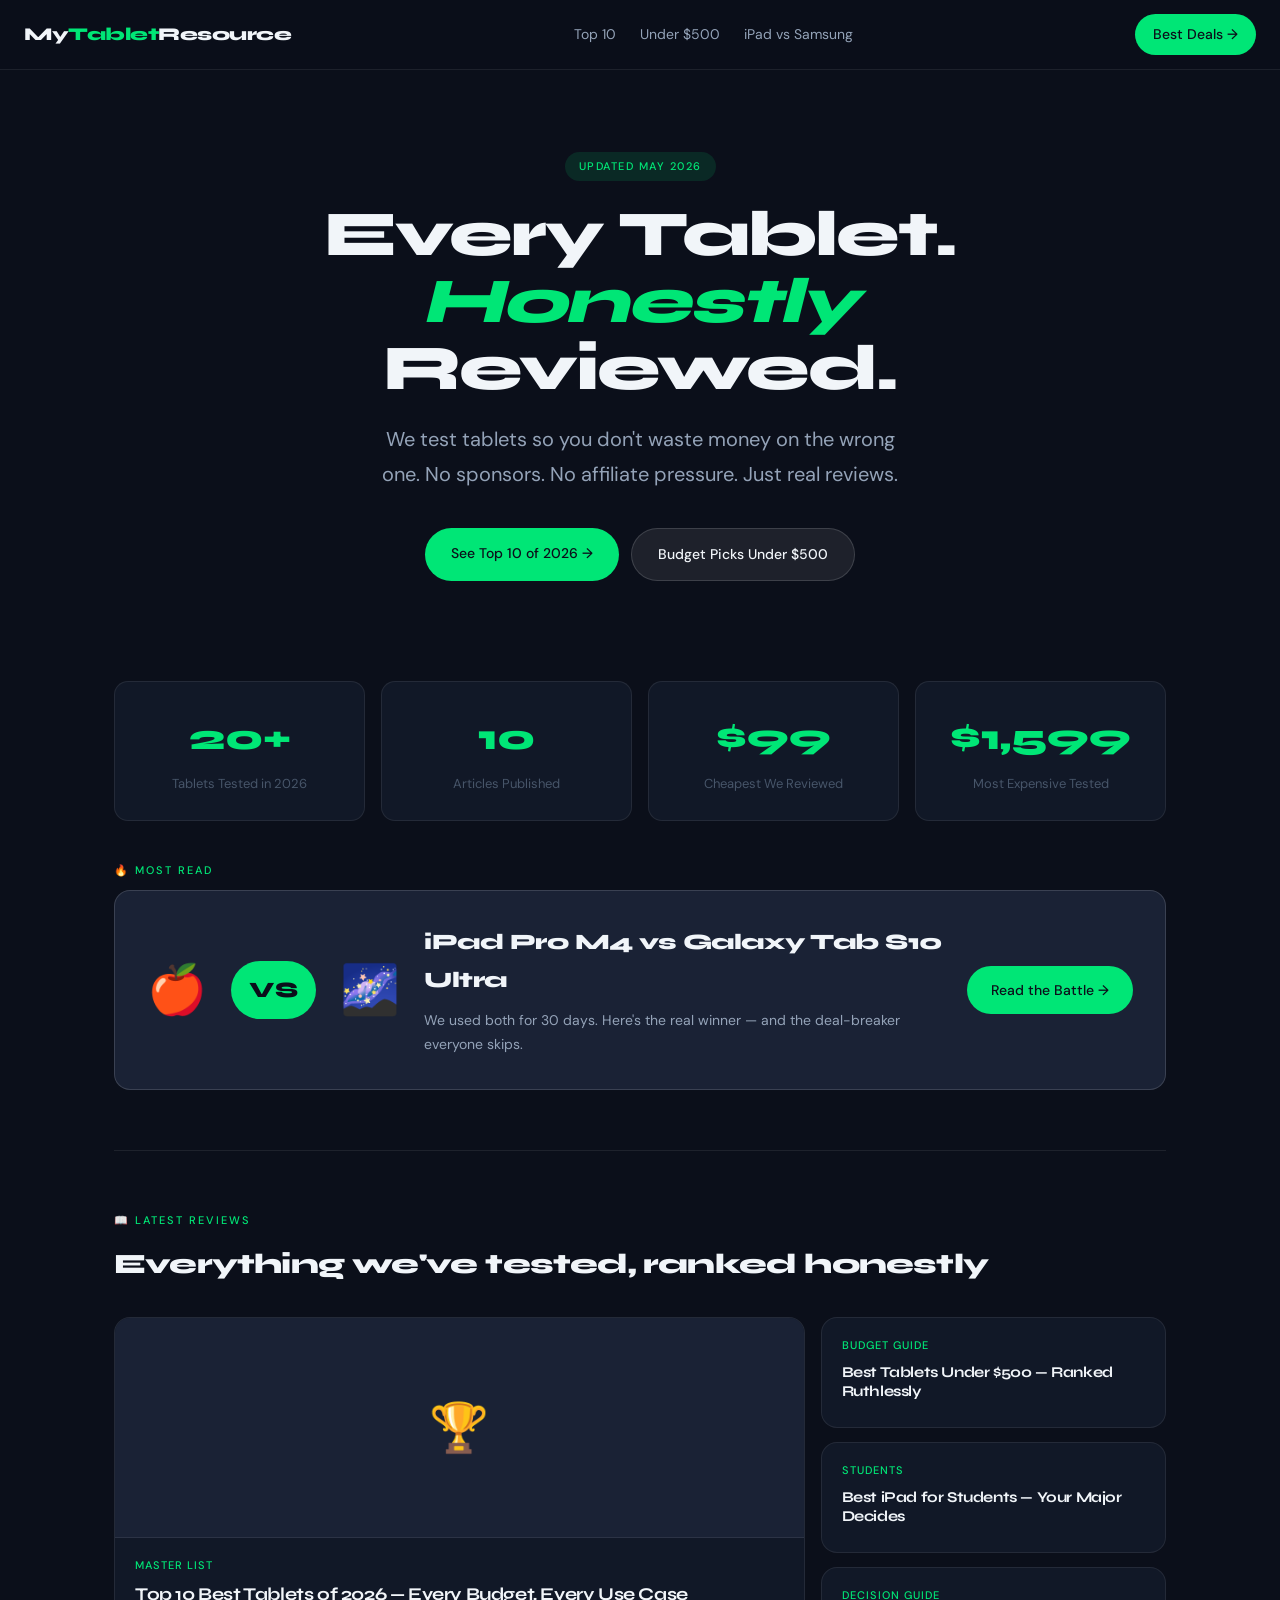
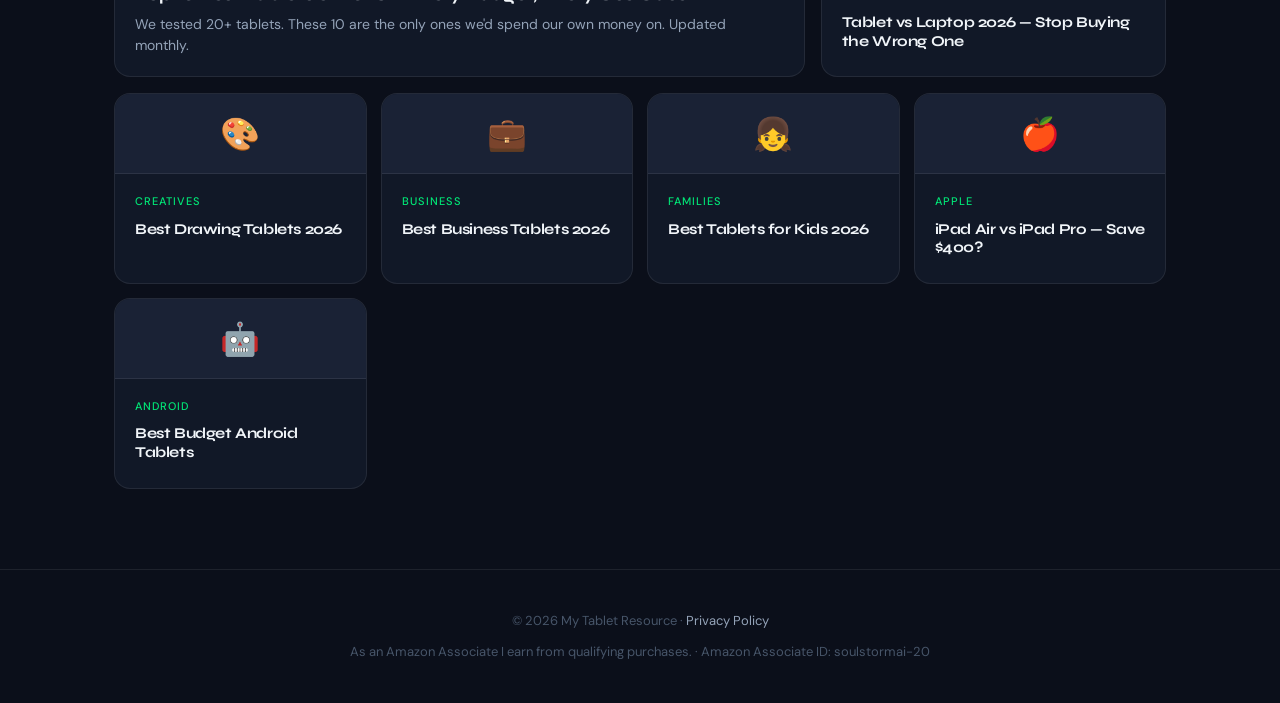
==== index.html @ 88533ba2 "Initial deploy - mytabletresource.com" ====
<!DOCTYPE html>
<html lang="en">
<head>
<meta charset="UTF-8"><meta name="viewport" content="width=device-width, initial-scale=1.0">
<title>My Tablet Resource — Every Tablet, Honestly Reviewed</title>
<meta name="description" content="Real tablet reviews with no sponsored fluff. Tech tablets, drawing tablets, kids tablets, budget picks. Find exactly what you need.">
<link rel="canonical" href="https://mytabletresource.com">
<meta property="og:title" content="My Tablet Resource — Every Tablet, Honestly Reviewed">
<meta property="og:description" content="Real reviews. No sponsors. Every tablet type covered.">
<meta property="og:url" content="https://mytabletresource.com">
<script async src="https://www.googletagmanager.com/gtag/js?id=G-RF30DV7CY0"></script>
<script>window.dataLayer=window.dataLayer||[];function gtag(){dataLayer.push(arguments);}gtag('js',new Date());gtag('config','G-RF30DV7CY0');</script>
<script async src="https://pagead2.googlesyndication.com/pagead/js/adsbygoogle.js?client=ca-pub-3424397100313583" crossorigin="anonymous"></script>
<link rel="stylesheet" href="shared.css">
<style>
.hp-hero { max-width: 900px; margin: 0 auto; padding: 80px 24px 60px; text-align: center; }
.hp-hero h1 { font-family: var(--font-display); font-weight: 800; font-size: clamp(36px, 6vw, 64px); line-height: 1.05; letter-spacing: -2px; margin-bottom: 20px; }
.hp-hero h1 em { font-style: italic; color: var(--green); }
.hp-hero p { font-size: 20px; color: var(--text2); max-width: 540px; margin: 0 auto 36px; }
.hero-btns { display: flex; gap: 12px; justify-content: center; flex-wrap: wrap; }
.hp-section { max-width: 1100px; margin: 0 auto; padding: 0 24px 80px; }
.section-label { font-size: 11px; font-weight: 500; letter-spacing: 2px; text-transform: uppercase; color: var(--green); margin-bottom: 10px; }
.section-title { font-family: var(--font-display); font-weight: 800; font-size: 28px; letter-spacing: -0.8px; margin-bottom: 28px; }
.featured-grid { display: grid; grid-template-columns: 2fr 1fr; gap: 16px; margin-bottom: 16px; }
.featured-card { background: var(--bg2); border: 1px solid var(--border); border-radius: 16px; overflow: hidden; text-decoration: none; color: var(--text); display: block; transition: transform 0.2s, border-color 0.2s; }
.featured-card:hover { transform: translateY(-4px); border-color: var(--border2); }
.featured-card.big .card-img-hp { height: 220px; }
.card-img-hp { height: 140px; background: var(--bg3); display: flex; align-items: center; justify-content: center; font-size: 48px; border-bottom: 1px solid var(--border); }
.card-body-hp { padding: 18px 20px; }
.card-tag-hp { font-size: 11px; font-weight: 500; letter-spacing: 1px; text-transform: uppercase; color: var(--green); margin-bottom: 8px; }
.card-title-hp { font-family: var(--font-display); font-weight: 700; font-size: 18px; line-height: 1.25; letter-spacing: -0.4px; margin-bottom: 8px; }
.card-title-hp.sm { font-size: 15px; }
.card-desc { font-size: 14px; color: var(--text2); line-height: 1.5; }
.grid-4 { display: grid; grid-template-columns: repeat(auto-fill, minmax(200px, 1fr)); gap: 14px; }
.battle-card { background: var(--bg3); border: 1px solid var(--border2); border-radius: 16px; padding: 32px; display: flex; align-items: center; gap: 24px; text-decoration: none; color: var(--text); transition: transform 0.2s; flex-wrap: wrap; }
.battle-card:hover { transform: translateY(-3px); }
.vs-badge { background: var(--green); color: var(--bg); font-family: var(--font-display); font-weight: 800; font-size: 22px; padding: 10px 18px; border-radius: 100px; flex-shrink: 0; }
.battle-info { flex: 1; min-width: 200px; }
.battle-title { font-family: var(--font-display); font-weight: 800; font-size: 22px; letter-spacing: -0.5px; margin-bottom: 8px; }
.battle-sub { font-size: 14px; color: var(--text2); }
.battle-cta { background: var(--green); color: var(--bg); padding: 12px 24px; border-radius: 100px; font-weight: 500; font-size: 14px; flex-shrink: 0; }
.divider { border: none; border-top: 1px solid var(--border); margin: 60px 0; }
.stats-row { display: grid; grid-template-columns: repeat(auto-fit, minmax(140px, 1fr)); gap: 16px; margin: 40px 0; }
.stat-card { text-align: center; padding: 24px 16px; background: var(--bg2); border-radius: 14px; border: 1px solid var(--border); }
.stat-num { font-family: var(--font-display); font-weight: 800; font-size: 36px; color: var(--green); margin-bottom: 4px; }
.stat-label { font-size: 13px; color: var(--text3); }
.footer { border-top: 1px solid var(--border); padding: 40px 24px; text-align: center; color: var(--text3); font-size: 13px; }
.footer a { color: var(--text2); text-decoration: none; }
@media (max-width: 680px) { .featured-grid { grid-template-columns: 1fr; } }
</style>
</head>
<body>
<nav class="site-nav">
  <a href="index.html" class="site-logo">My<span>Tablet</span>Resource</a>
  <div class="nav-links">
    <a href="best-tablets-2026.html">Top 10</a>
    <a href="best-tablets-under-500.html">Under $500</a>
    <a href="ipad-vs-samsung.html">iPad vs Samsung</a>
  </div>
  <a href="https://amzn.to/4spfKht" class="nav-cta" onclick="trackAffiliate('nav','nav')">Best Deals →</a>
</nav>
<div class="hp-hero fade">
  <span class="pill">Updated May 2026</span>
  <h1>Every Tablet. <em>Honestly</em> Reviewed.</h1>
  <p>We test tablets so you don't waste money on the wrong one. No sponsors. No affiliate pressure. Just real reviews.</p>
  <div class="hero-btns">
    <a href="best-tablets-2026.html" class="btn-primary" onclick="trackAffiliate('hero-top10','hero')">See Top 10 of 2026 →</a>
    <a href="best-tablets-under-500.html" class="btn-ghost">Budget Picks Under $500</a>
  </div>
</div>
<div class="hp-section">
  <div class="stats-row fade">
    <div class="stat-card"><div class="stat-num">20+</div><div class="stat-label">Tablets Tested in 2026</div></div>
    <div class="stat-card"><div class="stat-num">10</div><div class="stat-label">Articles Published</div></div>
    <div class="stat-card"><div class="stat-num">$99</div><div class="stat-label">Cheapest We Reviewed</div></div>
    <div class="stat-card"><div class="stat-num">$1,599</div><div class="stat-label">Most Expensive Tested</div></div>
  </div>
  <div class="section-label">🔥 Most Read</div>
  <a href="ipad-vs-samsung.html" class="battle-card fade" onclick="trackAffiliate('battle-banner','home')">
    <div style="font-size:48px">🍎</div>
    <div class="vs-badge">VS</div>
    <div style="font-size:48px">🌌</div>
    <div class="battle-info">
      <div class="battle-title">iPad Pro M4 vs Galaxy Tab S10 Ultra</div>
      <div class="battle-sub">We used both for 30 days. Here's the real winner — and the deal-breaker everyone skips.</div>
    </div>
    <div class="battle-cta">Read the Battle →</div>
  </a>
  <hr class="divider">
  <div class="section-label">📖 Latest Reviews</div>
  <p class="section-title">Everything we've tested, ranked honestly</p>
  <div class="featured-grid fade">
    <a href="best-tablets-2026.html" class="featured-card big">
      <div class="card-img-hp">🏆</div>
      <div class="card-body-hp">
        <div class="card-tag-hp">Master List</div>
        <div class="card-title-hp">Top 10 Best Tablets of 2026 — Every Budget, Every Use Case</div>
        <div class="card-desc">We tested 20+ tablets. These 10 are the only ones we'd spend our own money on. Updated monthly.</div>
      </div>
    </a>
    <div style="display:flex;flex-direction:column;gap:14px;">
      <a href="best-tablets-under-500.html" class="featured-card"><div class="card-body-hp"><div class="card-tag-hp">Budget Guide</div><div class="card-title-hp sm">Best Tablets Under $500 — Ranked Ruthlessly</div></div></a>
      <a href="ipad-for-students.html" class="featured-card"><div class="card-body-hp"><div class="card-tag-hp">Students</div><div class="card-title-hp sm">Best iPad for Students — Your Major Decides</div></div></a>
      <a href="tablet-vs-laptop.html" class="featured-card"><div class="card-body-hp"><div class="card-tag-hp">Decision Guide</div><div class="card-title-hp sm">Tablet vs Laptop 2026 — Stop Buying the Wrong One</div></div></a>
    </div>
  </div>
  <div class="grid-4 fade" style="margin-top:14px;">
    <a href="best-drawing-tablets.html" class="featured-card"><div class="card-img-hp" style="height:80px;font-size:32px">🎨</div><div class="card-body-hp"><div class="card-tag-hp">Creatives</div><div class="card-title-hp sm">Best Drawing Tablets 2026</div></div></a>
    <a href="best-business-tablets.html" class="featured-card"><div class="card-img-hp" style="height:80px;font-size:32px">💼</div><div class="card-body-hp"><div class="card-tag-hp">Business</div><div class="card-title-hp sm">Best Business Tablets 2026</div></div></a>
    <a href="best-tablets-for-kids.html" class="featured-card"><div class="card-img-hp" style="height:80px;font-size:32px">👧</div><div class="card-body-hp"><div class="card-tag-hp">Families</div><div class="card-title-hp sm">Best Tablets for Kids 2026</div></div></a>
    <a href="ipad-air-vs-ipad-pro.html" class="featured-card"><div class="card-img-hp" style="height:80px;font-size:32px">🍎</div><div class="card-body-hp"><div class="card-tag-hp">Apple</div><div class="card-title-hp sm">iPad Air vs iPad Pro — Save $400?</div></div></a>
    <a href="best-budget-android-tablets.html" class="featured-card"><div class="card-img-hp" style="height:80px;font-size:32px">🤖</div><div class="card-body-hp"><div class="card-tag-hp">Android</div><div class="card-title-hp sm">Best Budget Android Tablets</div></div></a>
  </div>
</div>
<footer class="footer">
  <p style="margin-bottom:8px;">© 2026 My Tablet Resource · <a href="#">Privacy Policy</a></p>
  <p>As an Amazon Associate I earn from qualifying purchases. · Amazon Associate ID: soulstormai-20</p>
</footer>
<script src="shared.js"></script>
</body>
</html>
---- shared.css ----
/* ============================================
   MY TABLET RESOURCE — SHARED DESIGN SYSTEM
   Dark editorial. Premium. Scroll-trap ready.
   ============================================ */

@import url('https://fonts.googleapis.com/css2?family=Syne:wght@700;800&family=DM+Sans:ital,opsz,wght@0,9..40,400;0,9..40,500;1,9..40,400&display=swap');

:root {
  /* Core palette */
  --bg:        #0b0f1a;
  --bg2:       #111827;
  --bg3:       #1a2235;
  --surface:   rgba(255,255,255,0.04);
  --surface2:  rgba(255,255,255,0.08);
  --border:    rgba(255,255,255,0.08);
  --border2:   rgba(255,255,255,0.14);

  /* Accent */
  --green:     #00e676;
  --green-dim: rgba(0,230,118,0.12);
  --orange:    #ff6d3b;
  --purple:    #818cf8;

  /* Text */
  --text:      #f1f5f9;
  --text2:     #94a3b8;
  --text3:     #475569;

  /* Typography */
  --font-display: 'Syne', sans-serif;
  --font-body:    'DM Sans', sans-serif;

  /* Layout */
  --max:    780px;
  --radius: 14px;
}

*, *::before, *::after { margin:0; padding:0; box-sizing:border-box; }

html { scroll-behavior: smooth; }

body {
  font-family: var(--font-body);
  background: var(--bg);
  color: var(--text);
  font-size: 17px;
  line-height: 1.75;
  -webkit-font-smoothing: antialiased;
}

/* ── PROGRESS BAR ── */
#progress-bar {
  position: fixed; top:0; left:0;
  height: 2px; width: 0%;
  background: var(--green);
  z-index: 1000;
  transition: width 0.1s linear;
}

/* ── NAV ── */
.site-nav {
  position: sticky; top:0;
  background: rgba(11,15,26,0.9);
  backdrop-filter: blur(16px);
  border-bottom: 1px solid var(--border);
  padding: 14px 24px;
  display: flex; justify-content: space-between; align-items: center;
  z-index: 999;
}

.site-logo {
  font-family: var(--font-display);
  font-weight: 800; font-size: 18px;
  color: var(--text); text-decoration: none;
  letter-spacing: -0.5px;
}
.site-logo span { color: var(--green); }

.nav-links { display: flex; gap: 24px; }
.nav-links a {
  font-size: 14px; color: var(--text2);
  text-decoration: none;
  transition: color 0.15s;
}
.nav-links a:hover { color: var(--green); }

.nav-cta {
  background: var(--green); color: var(--bg);
  padding: 8px 18px; border-radius: 100px;
  font-size: 14px; font-weight: 500;
  text-decoration: none;
  transition: transform 0.15s, filter 0.15s;
}
.nav-cta:hover { transform: scale(1.03); filter: brightness(1.08); }

/* ── HERO ── */
.article-hero {
  max-width: var(--max);
  margin: 0 auto;
  padding: 60px 24px 40px;
}

.pill {
  display: inline-flex; align-items: center; gap: 6px;
  background: var(--green-dim);
  color: var(--green);
  font-size: 11px; font-weight: 500;
  letter-spacing: 1.5px; text-transform: uppercase;
  padding: 5px 14px; border-radius: 100px;
  margin-bottom: 20px;
}

.article-hero h1 {
  font-family: var(--font-display);
  font-weight: 800;
  font-size: clamp(30px, 5vw, 50px);
  line-height: 1.1; letter-spacing: -1.5px;
  margin-bottom: 18px;
}

.article-hero h1 em { font-style: italic; color: var(--orange); }

.hero-sub {
  font-size: 19px; color: var(--text2);
  max-width: 600px; margin-bottom: 24px;
}

.meta {
  display: flex; align-items: center;
  gap: 14px; font-size: 13px; color: var(--text3);
  flex-wrap: wrap;
}
.meta .dot { opacity: 0.3; }

/* ── CONTENT WRAPPER ── */
.article-body {
  max-width: var(--max);
  margin: 0 auto;
  padding: 0 24px 100px;
}

/* ── TYPOGRAPHY ── */
.article-body h2 {
  font-family: var(--font-display);
  font-weight: 700; font-size: 26px;
  letter-spacing: -0.8px; line-height: 1.2;
  margin: 56px 0 18px;
  color: var(--text);
}

.article-body h3 {
  font-weight: 500; font-size: 19px;
  margin: 36px 0 12px; color: var(--text);
}

.article-body p { margin-bottom: 20px; color: var(--text2); }
.article-body p strong { color: var(--text); font-weight: 500; }

/* ── DISCLOSURE ── */
.disclosure {
  font-size: 13px; color: var(--text3);
  background: var(--surface);
  border: 1px solid var(--border);
  border-radius: var(--radius);
  padding: 14px 18px; margin-bottom: 32px;
}

/* ── VERDICT BOX ── */
.verdict-box {
  background: var(--bg3);
  border: 1px solid var(--border2);
  border-left: 3px solid var(--green);
  border-radius: var(--radius);
  padding: 26px 28px; margin: 32px 0;
}
.verdict-box .vb-label {
  font-size: 11px; font-weight: 500;
  letter-spacing: 2px; text-transform: uppercase;
  color: var(--green); margin-bottom: 8px;
}
.verdict-box h2 {
  font-family: var(--font-display);
  font-weight: 700; font-size: 20px;
  letter-spacing: -0.5px; margin: 0 0 10px !important;
  color: var(--text) !important;
}
.verdict-box p { font-size: 15px; color: var(--text2); margin: 0; }

/* ── SCORE CARDS ── */
.score-grid {
  display: grid; grid-template-columns: 1fr 1fr;
  gap: 12px; margin: 28px 0;
}

.score-card {
  background: var(--bg2);
  border: 1px solid var(--border);
  border-radius: var(--radius);
  padding: 22px; position: relative;
  transition: transform 0.2s, border-color 0.2s;
}
.score-card:hover { transform: translateY(-3px); border-color: var(--border2); }
.score-card.winner { border-color: var(--green); }

.winner-badge {
  position: absolute; top: -10px; right: 14px;
  background: var(--green); color: var(--bg);
  font-size: 10px; font-weight: 700;
  letter-spacing: 1px; text-transform: uppercase;
  padding: 3px 10px; border-radius: 100px;
}

.brand { font-family: var(--font-display); font-weight: 700; font-size: 14px; margin-bottom: 6px; }
.score-num {
  font-family: var(--font-display); font-weight: 800;
  font-size: 48px; line-height: 1; color: var(--text);
  margin-bottom: 2px;
}
.score-label { font-size: 12px; color: var(--text3); }

.bars { margin-top: 16px; }
.bar-row { display: flex; align-items: center; gap: 10px; margin-bottom: 7px; font-size: 12px; }
.bar-lbl { width: 80px; color: var(--text3); flex-shrink: 0; }
.bar-track {
  flex: 1; height: 4px;
  background: var(--surface2); border-radius: 10px; overflow: hidden;
}
.bar-fill {
  height: 100%; border-radius: 10px;
  background: var(--green);
  transform: scaleX(0); transform-origin: left;
  transition: transform 0.9s cubic-bezier(0.22,1,0.36,1);
}
.bar-fill.alt { background: var(--purple); }
.bar-fill.visible { transform: scaleX(1); }

/* ── REAL TALK ── */
.real-talk {
  background: rgba(255,109,59,0.08);
  border-left: 3px solid var(--orange);
  border-radius: 0 var(--radius) var(--radius) 0;
  padding: 18px 22px; margin: 28px 0;
  font-size: 16px; font-style: italic;
  color: var(--text2);
}
.real-talk strong {
  display: block; font-style: normal;
  font-size: 11px; font-weight: 500;
  letter-spacing: 1.5px; text-transform: uppercase;
  color: var(--orange); margin-bottom: 6px;
}

/* ── USER QUOTE ── */
.user-quote {
  background: var(--surface);
  border: 1px solid var(--border);
  border-radius: var(--radius);
  padding: 22px 26px; margin: 24px 0;
}
.user-quote p { font-size: 15px; font-style: italic; color: var(--text2); margin-bottom: 10px; }
.user-quote .reviewer { font-size: 12px; color: var(--text3); font-style: normal; margin: 0; }

/* ── PROS CONS ── */
.pros-cons {
  display: grid; grid-template-columns: 1fr 1fr;
  gap: 12px; margin: 24px 0;
}
.pros, .cons {
  background: var(--bg2);
  border: 1px solid var(--border);
  border-radius: var(--radius);
  padding: 18px 20px;
}
.pros { border-top: 2px solid var(--green); }
.cons { border-top: 2px solid var(--orange); }
.pros h4, .cons h4 {
  font-family: var(--font-display);
  font-weight: 700; font-size: 13px;
  letter-spacing: 1px; text-transform: uppercase;
  margin-bottom: 12px;
}
.pros h4 { color: var(--green); }
.cons h4 { color: var(--orange); }
.pros li, .cons li {
  list-style: none; font-size: 14px;
  padding: 4px 0 4px 18px;
  position: relative; color: var(--text2); line-height: 1.5;
}
.pros li::before { content:'✓'; position:absolute; left:0; color:var(--green); font-weight:700; }
.cons li::before { content:'✗'; position:absolute; left:0; color:var(--orange); }

/* ── COMPARE TABLE ── */
.compare-wrap { overflow-x: auto; margin: 28px 0; }
.compare-table {
  width: 100%; border-collapse: collapse; font-size: 14px;
}
.compare-table th {
  font-family: var(--font-display); font-weight: 700; font-size: 13px;
  padding: 12px 16px; background: var(--bg3); color: var(--text);
  text-align: left; border-bottom: 1px solid var(--border2);
}
.compare-table td {
  padding: 11px 16px; border-bottom: 1px solid var(--border); color: var(--text2);
}
.compare-table tr:nth-child(even) td { background: var(--surface); }
.compare-table .win { color: var(--green); font-weight: 500; }

/* ── BUY BOX ── */
.buy-box {
  background: var(--bg2);
  border: 1px solid var(--border2);
  border-radius: var(--radius);
  padding: 24px; margin: 36px 0;
  display: flex; gap: 20px; align-items: center; flex-wrap: wrap;
}
.buy-info { flex: 1; min-width: 180px; }
.buy-name { font-family: var(--font-display); font-weight: 700; font-size: 17px; margin-bottom: 4px; }
.buy-price { font-size: 26px; font-weight: 700; color: var(--text); }
.buy-note { font-size: 12px; color: var(--text3); }
.buy-btn {
  display: inline-block;
  background: var(--green); color: var(--bg);
  padding: 13px 26px; border-radius: 100px;
  font-weight: 500; font-size: 14px;
  text-decoration: none; white-space: nowrap;
  transition: transform 0.15s, filter 0.15s;
}
.buy-btn:hover { transform: scale(1.04); filter: brightness(1.08); }
.buy-badge { font-size: 11px; color: var(--text3); margin-top: 6px; text-align: center; }

/* ── PERSONA GRID ── */
.persona-grid {
  display: grid;
  grid-template-columns: repeat(auto-fill, minmax(185px, 1fr));
  gap: 12px; margin: 24px 0;
}
.persona-card {
  background: var(--bg2); border: 1px solid var(--border);
  border-radius: var(--radius); padding: 18px;
  transition: border-color 0.2s, transform 0.2s;
}
.persona-card:hover { border-color: var(--green); transform: translateY(-2px); }
.persona-icon { font-size: 26px; margin-bottom: 10px; display: block; }
.persona-type { font-family: var(--font-display); font-weight: 700; font-size: 14px; margin-bottom: 6px; }
.persona-rec { font-size: 13px; color: var(--text3); line-height: 1.5; }

/* ── FINAL VERDICT ── */
.final-verdict {
  background: var(--bg3);
  border: 1px solid var(--border2);
  border-top: 2px solid var(--green);
  border-radius: var(--radius);
  padding: 36px; margin: 48px 0; text-align: center;
}
.fv-label {
  font-size: 11px; font-weight: 500;
  letter-spacing: 2.5px; text-transform: uppercase;
  color: var(--green); margin-bottom: 14px;
}
.final-verdict h2 {
  font-family: var(--font-display); font-weight: 800;
  font-size: clamp(22px, 3.5vw, 34px);
  letter-spacing: -1px; color: var(--text) !important;
  margin: 0 0 14px !important;
}
.final-verdict p { font-size: 15px; color: var(--text2); max-width: 500px; margin: 0 auto 24px; }
.final-btns { display: flex; gap: 12px; justify-content: center; flex-wrap: wrap; }
.btn-primary {
  background: var(--green); color: var(--bg);
  padding: 13px 26px; border-radius: 100px;
  font-weight: 500; font-size: 14px; text-decoration: none;
  transition: transform 0.15s;
}
.btn-primary:hover { transform: scale(1.04); }
.btn-ghost {
  background: var(--surface2); color: var(--text);
  padding: 13px 26px; border-radius: 100px;
  font-weight: 500; font-size: 14px; text-decoration: none;
  border: 1px solid var(--border2);
  transition: background 0.15s;
}
.btn-ghost:hover { background: var(--surface); }

/* ── MORE ARTICLES ── */
.more-section { border-top: 1px solid var(--border); padding-top: 48px; margin-top: 60px; }
.more-section h2 {
  font-family: var(--font-display); font-weight: 800;
  font-size: 22px; letter-spacing: -0.5px; margin-bottom: 20px;
}
.article-cards {
  display: grid;
  grid-template-columns: repeat(auto-fill, minmax(200px, 1fr));
  gap: 14px;
}
.article-card {
  background: var(--bg2); border: 1px solid var(--border);
  border-radius: var(--radius); overflow: hidden;
  text-decoration: none; color: var(--text);
  transition: transform 0.2s, border-color 0.2s;
}
.article-card:hover { transform: translateY(-4px); border-color: var(--border2); }
.card-img {
  height: 100px; background: var(--bg3);
  display: flex; align-items: center;
  justify-content: center; font-size: 32px;
}
.card-body { padding: 14px; }
.card-tag { font-size: 11px; font-weight: 500; letter-spacing: 1px; text-transform: uppercase; color: var(--green); margin-bottom: 6px; }
.card-title { font-family: var(--font-display); font-weight: 700; font-size: 14px; line-height: 1.3; letter-spacing: -0.3px; }

/* ── FADE IN ── */
.fade { opacity:0; transform:translateY(18px); transition: opacity 0.6s ease, transform 0.6s ease; }
.fade.in { opacity:1; transform:translateY(0); }

/* ── RESPONSIVE ── */
@media (max-width: 580px) {
  .score-grid, .pros-cons { grid-template-columns: 1fr; }
  .buy-box { flex-direction: column; }
  .nav-links { display: none; }
}
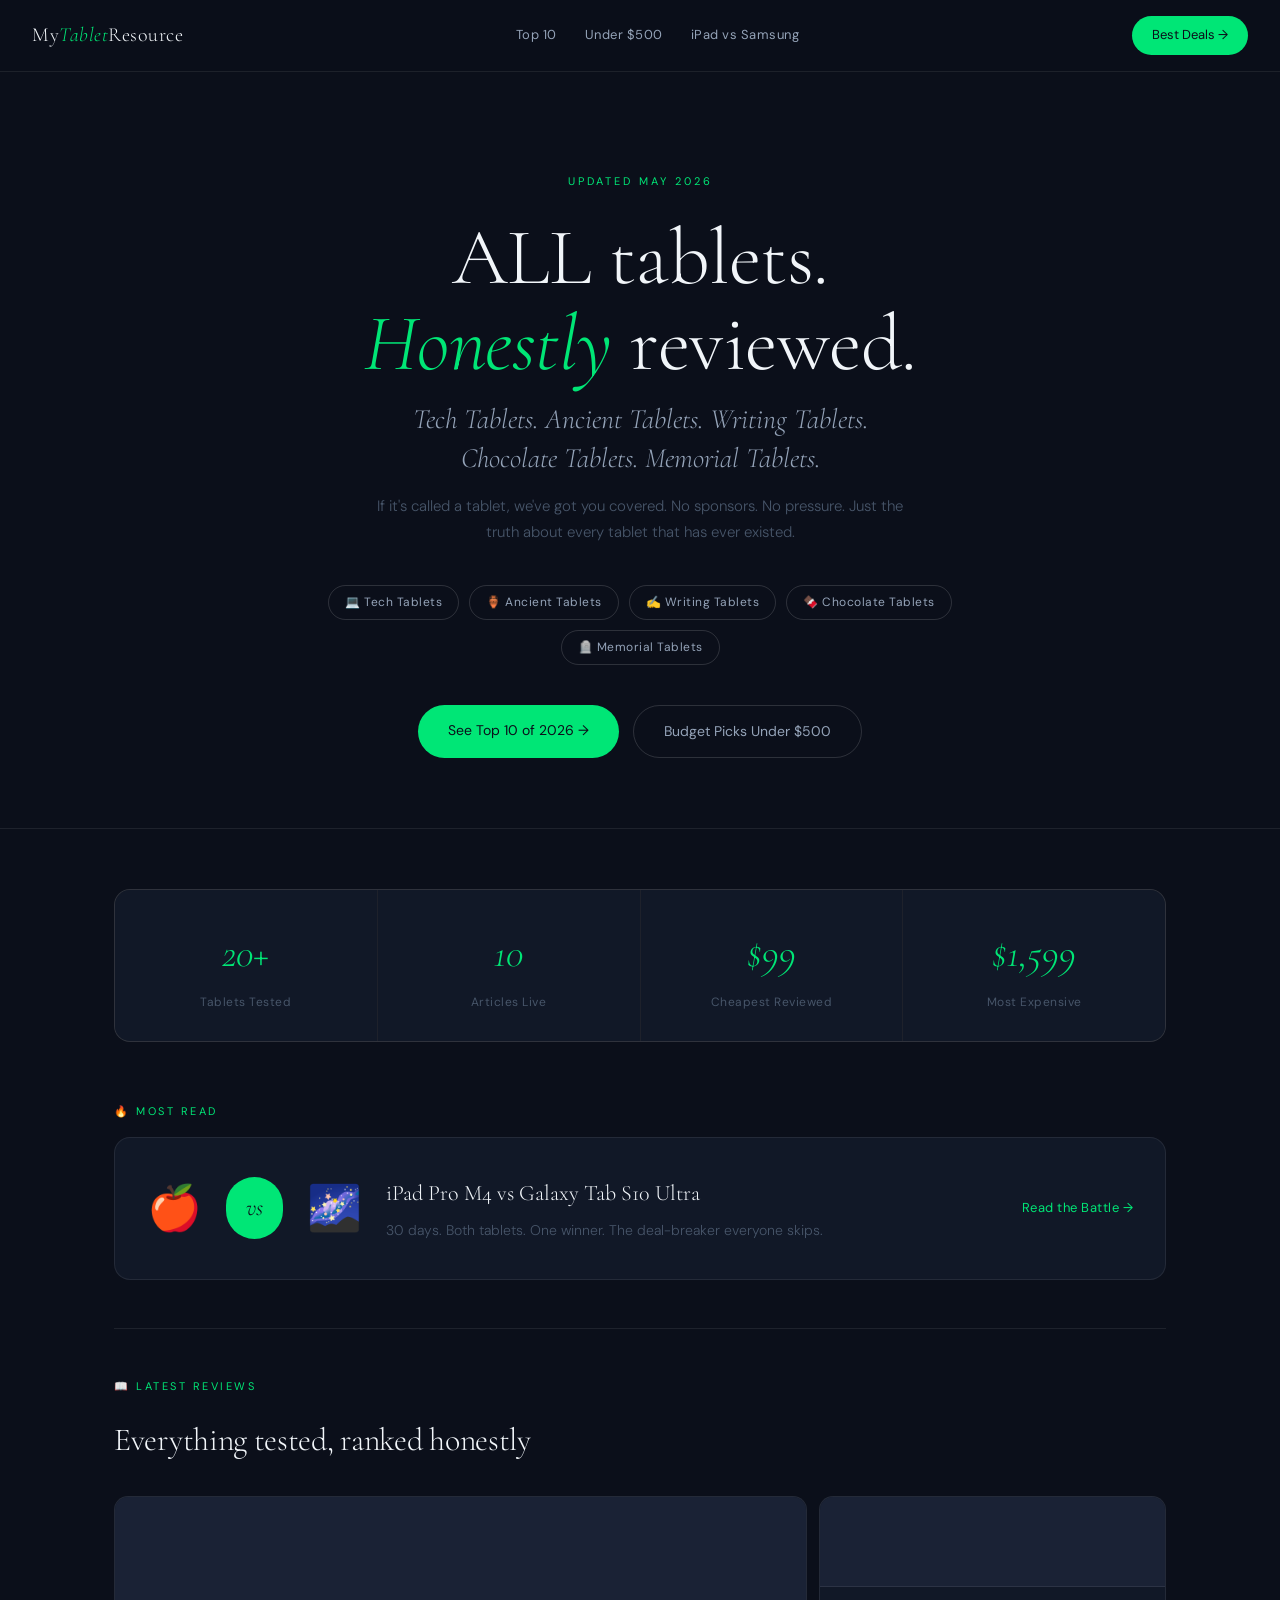
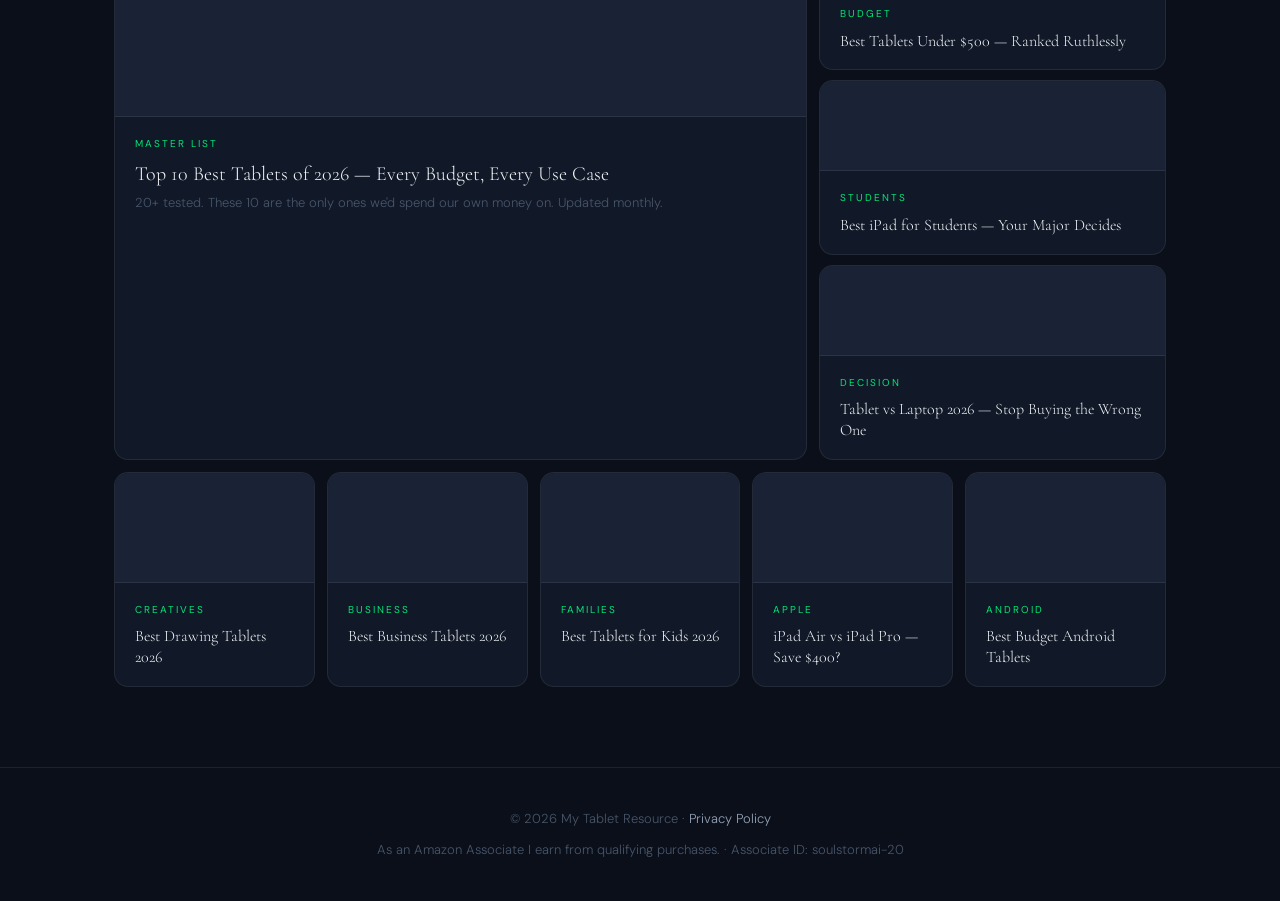
==== commit 962f1c3b: "Update homepage copy - ALL tablets. Honestly reviewed." ====
--- a/index.html
+++ b/index.html
@@ -2,54 +2,89 @@
 <html lang="en">
 <head>
 <meta charset="UTF-8"><meta name="viewport" content="width=device-width, initial-scale=1.0">
-<title>My Tablet Resource — Every Tablet, Honestly Reviewed</title>
-<meta name="description" content="Real tablet reviews with no sponsored fluff. Tech tablets, drawing tablets, kids tablets, budget picks. Find exactly what you need.">
+<title>My Tablet Resource — ALL Tablets. Honestly Reviewed.</title>
+<meta name="description" content="Tech tablets, ancient tablets, writing tablets, chocolate tablets, memorial tablets. If it's called a tablet, we've covered it.">
 <link rel="canonical" href="https://mytabletresource.com">
-<meta property="og:title" content="My Tablet Resource — Every Tablet, Honestly Reviewed">
-<meta property="og:description" content="Real reviews. No sponsors. Every tablet type covered.">
+<meta property="og:title" content="My Tablet Resource — ALL Tablets. Honestly Reviewed.">
+<meta property="og:description" content="ALL tablets. YES, ALL of them.">
 <meta property="og:url" content="https://mytabletresource.com">
-<script async src="https://www.googletagmanager.com/gtag/js?id=G-RF30DV7CY0"></script>
-<script>window.dataLayer=window.dataLayer||[];function gtag(){dataLayer.push(arguments);}gtag('js',new Date());gtag('config','G-RF30DV7CY0');</script>
+<!-- Google tag (gtag.js) -->
+<script async src="https://www.googletagmanager.com/gtag/js?id=G-C2CZXQ4WF2"></script>
+<script>
+  window.dataLayer = window.dataLayer || [];
+  function gtag(){dataLayer.push(arguments);}
+  gtag('js', new Date());
+  gtag('config', 'G-C2CZXQ4WF2');
+</script>
+<!-- Google AdSense -->
 <script async src="https://pagead2.googlesyndication.com/pagead/js/adsbygoogle.js?client=ca-pub-3424397100313583" crossorigin="anonymous"></script>
+<link rel="preconnect" href="https://fonts.googleapis.com">
+<link href="https://fonts.googleapis.com/css2?family=Cormorant+Garamond:ital,wght@0,300;0,400;1,300;1,400&family=DM+Sans:wght@300;400;500&display=swap" rel="stylesheet">
 <link rel="stylesheet" href="shared.css">
 <style>
-.hp-hero { max-width: 900px; margin: 0 auto; padding: 80px 24px 60px; text-align: center; }
-.hp-hero h1 { font-family: var(--font-display); font-weight: 800; font-size: clamp(36px, 6vw, 64px); line-height: 1.05; letter-spacing: -2px; margin-bottom: 20px; }
-.hp-hero h1 em { font-style: italic; color: var(--green); }
-.hp-hero p { font-size: 20px; color: var(--text2); max-width: 540px; margin: 0 auto 36px; }
-.hero-btns { display: flex; gap: 12px; justify-content: center; flex-wrap: wrap; }
-.hp-section { max-width: 1100px; margin: 0 auto; padding: 0 24px 80px; }
-.section-label { font-size: 11px; font-weight: 500; letter-spacing: 2px; text-transform: uppercase; color: var(--green); margin-bottom: 10px; }
-.section-title { font-family: var(--font-display); font-weight: 800; font-size: 28px; letter-spacing: -0.8px; margin-bottom: 28px; }
-.featured-grid { display: grid; grid-template-columns: 2fr 1fr; gap: 16px; margin-bottom: 16px; }
-.featured-card { background: var(--bg2); border: 1px solid var(--border); border-radius: 16px; overflow: hidden; text-decoration: none; color: var(--text); display: block; transition: transform 0.2s, border-color 0.2s; }
-.featured-card:hover { transform: translateY(-4px); border-color: var(--border2); }
-.featured-card.big .card-img-hp { height: 220px; }
-.card-img-hp { height: 140px; background: var(--bg3); display: flex; align-items: center; justify-content: center; font-size: 48px; border-bottom: 1px solid var(--border); }
-.card-body-hp { padding: 18px 20px; }
-.card-tag-hp { font-size: 11px; font-weight: 500; letter-spacing: 1px; text-transform: uppercase; color: var(--green); margin-bottom: 8px; }
-.card-title-hp { font-family: var(--font-display); font-weight: 700; font-size: 18px; line-height: 1.25; letter-spacing: -0.4px; margin-bottom: 8px; }
-.card-title-hp.sm { font-size: 15px; }
-.card-desc { font-size: 14px; color: var(--text2); line-height: 1.5; }
-.grid-4 { display: grid; grid-template-columns: repeat(auto-fill, minmax(200px, 1fr)); gap: 14px; }
-.battle-card { background: var(--bg3); border: 1px solid var(--border2); border-radius: 16px; padding: 32px; display: flex; align-items: center; gap: 24px; text-decoration: none; color: var(--text); transition: transform 0.2s; flex-wrap: wrap; }
-.battle-card:hover { transform: translateY(-3px); }
-.vs-badge { background: var(--green); color: var(--bg); font-family: var(--font-display); font-weight: 800; font-size: 22px; padding: 10px 18px; border-radius: 100px; flex-shrink: 0; }
-.battle-info { flex: 1; min-width: 200px; }
-.battle-title { font-family: var(--font-display); font-weight: 800; font-size: 22px; letter-spacing: -0.5px; margin-bottom: 8px; }
-.battle-sub { font-size: 14px; color: var(--text2); }
-.battle-cta { background: var(--green); color: var(--bg); padding: 12px 24px; border-radius: 100px; font-weight: 500; font-size: 14px; flex-shrink: 0; }
-.divider { border: none; border-top: 1px solid var(--border); margin: 60px 0; }
-.stats-row { display: grid; grid-template-columns: repeat(auto-fit, minmax(140px, 1fr)); gap: 16px; margin: 40px 0; }
-.stat-card { text-align: center; padding: 24px 16px; background: var(--bg2); border-radius: 14px; border: 1px solid var(--border); }
-.stat-num { font-family: var(--font-display); font-weight: 800; font-size: 36px; color: var(--green); margin-bottom: 4px; }
-.stat-label { font-size: 13px; color: var(--text3); }
-.footer { border-top: 1px solid var(--border); padding: 40px 24px; text-align: center; color: var(--text3); font-size: 13px; }
-.footer a { color: var(--text2); text-decoration: none; }
-@media (max-width: 680px) { .featured-grid { grid-template-columns: 1fr; } }
+:root {
+  --font-display: 'Cormorant Garamond', Georgia, serif;
+  --font-body: 'DM Sans', sans-serif;
+}
+* { margin:0; padding:0; box-sizing:border-box; }
+body { background:var(--bg); color:var(--text); font-family:var(--font-body); font-weight:300; -webkit-font-smoothing:antialiased; }
+.site-nav { position:sticky; top:0; z-index:999; background:rgba(11,15,26,0.92); backdrop-filter:blur(20px); border-bottom:1px solid var(--border); padding:16px 32px; display:flex; justify-content:space-between; align-items:center; }
+.site-logo { font-family:var(--font-display); font-weight:300; font-size:20px; letter-spacing:0.5px; color:var(--text); text-decoration:none; }
+.site-logo span { color:var(--green); font-style:italic; }
+.nav-links { display:flex; gap:28px; }
+.nav-links a { font-size:13px; font-weight:400; letter-spacing:0.5px; color:var(--text2); text-decoration:none; transition:color 0.2s; }
+.nav-links a:hover { color:var(--text); }
+.nav-cta { font-size:13px; font-weight:400; color:var(--bg); background:var(--green); padding:8px 20px; border-radius:100px; text-decoration:none; transition:opacity 0.2s; }
+.nav-cta:hover { opacity:0.85; }
+.hp-hero { max-width:820px; margin:0 auto; padding:100px 24px 70px; text-align:center; }
+.hp-hero .eyebrow { font-size:11px; font-weight:400; letter-spacing:3px; text-transform:uppercase; color:var(--green); margin-bottom:24px; display:block; }
+.hp-hero h1 { font-family:var(--font-display); font-weight:300; font-size:clamp(42px,7vw,80px); line-height:1.08; letter-spacing:-0.5px; color:var(--text); margin-bottom:12px; }
+.hp-hero h1 em { font-style:italic; color:var(--green); }
+.hp-hero .tagline { font-family:var(--font-display); font-weight:300; font-style:italic; font-size:clamp(20px,3vw,28px); color:var(--text2); margin-bottom:16px; line-height:1.4; }
+.hp-hero .subtitle { font-size:15px; font-weight:300; color:var(--text3); line-height:1.7; max-width:560px; margin:0 auto 40px; }
+.hp-hero .categories { display:flex; flex-wrap:wrap; gap:10px; justify-content:center; margin-bottom:40px; }
+.cat-pill { font-size:12px; font-weight:400; letter-spacing:0.5px; color:var(--text2); border:1px solid var(--border2); padding:6px 16px; border-radius:100px; transition:border-color 0.2s,color 0.2s; }
+.cat-pill:hover { border-color:var(--green); color:var(--green); }
+.hero-btns { display:flex; gap:14px; justify-content:center; flex-wrap:wrap; }
+.btn-primary { background:var(--green); color:var(--bg); padding:13px 30px; border-radius:100px; font-size:14px; font-weight:400; text-decoration:none; transition:opacity 0.2s; }
+.btn-primary:hover { opacity:0.85; }
+.btn-ghost { background:transparent; color:var(--text2); padding:13px 30px; border-radius:100px; font-size:14px; font-weight:400; text-decoration:none; border:1px solid var(--border2); transition:border-color 0.2s,color 0.2s; }
+.btn-ghost:hover { border-color:var(--text2); color:var(--text); }
+.rule { border:none; border-top:1px solid var(--border); margin:0; }
+.hp-section { max-width:1100px; margin:0 auto; padding:0 24px 80px; }
+.stats-row { display:grid; grid-template-columns:repeat(auto-fit,minmax(140px,1fr)); gap:1px; background:var(--border); border:1px solid var(--border); border-radius:16px; overflow:hidden; margin:60px 0; }
+.stat-card { text-align:center; padding:28px 16px; background:var(--bg2); }
+.stat-num { font-family:var(--font-display); font-weight:300; font-size:40px; color:var(--green); margin-bottom:4px; font-style:italic; }
+.stat-label { font-size:12px; font-weight:400; letter-spacing:0.5px; color:var(--text3); }
+.section-label { font-size:11px; font-weight:400; letter-spacing:2.5px; text-transform:uppercase; color:var(--green); margin-bottom:16px; }
+.section-title { font-family:var(--font-display); font-weight:300; font-size:32px; letter-spacing:-0.3px; margin-bottom:28px; color:var(--text); }
+.battle-card { background:var(--bg2); border:1px solid var(--border); border-radius:16px; padding:32px; display:flex; align-items:center; gap:24px; text-decoration:none; color:var(--text); transition:border-color 0.2s,transform 0.2s; flex-wrap:wrap; margin-bottom:16px; }
+.battle-card:hover { border-color:var(--border2); transform:translateY(-2px); }
+.vs-badge { background:var(--green); color:var(--bg); font-family:var(--font-display); font-style:italic; font-weight:300; font-size:24px; padding:10px 20px; border-radius:100px; flex-shrink:0; }
+.battle-info { flex:1; min-width:200px; }
+.battle-title { font-family:var(--font-display); font-weight:300; font-size:22px; margin-bottom:6px; color:var(--text); }
+.battle-sub { font-size:14px; font-weight:300; color:var(--text3); }
+.battle-cta { color:var(--green); font-size:13px; font-weight:400; letter-spacing:0.5px; flex-shrink:0; }
+.featured-grid { display:grid; grid-template-columns:2fr 1fr; gap:12px; margin-bottom:12px; }
+.featured-card { background:var(--bg2); border:1px solid var(--border); border-radius:14px; overflow:hidden; text-decoration:none; color:var(--text); display:block; transition:border-color 0.2s,transform 0.2s; }
+.featured-card:hover { border-color:var(--border2); transform:translateY(-2px); }
+.card-img-hp { height:120px; background:var(--bg3); background-size:cover; background-position:center; border-bottom:1px solid var(--border); }
+.card-body-hp { padding:18px 20px; }
+.card-tag-hp { font-size:10px; font-weight:400; letter-spacing:2px; text-transform:uppercase; color:var(--green); margin-bottom:8px; }
+.card-title-hp { font-family:var(--font-display); font-weight:300; font-size:20px; line-height:1.3; color:var(--text); }
+.card-title-hp.sm { font-size:16px; }
+.card-desc { font-size:13px; font-weight:300; color:var(--text3); line-height:1.6; margin-top:6px; }
+.grid-4 { display:grid; grid-template-columns:repeat(auto-fill,minmax(190px,1fr)); gap:12px; }
+.divider { border:none; border-top:1px solid var(--border); margin:48px 0; }
+.footer { border-top:1px solid var(--border); padding:40px 24px; text-align:center; color:var(--text3); font-size:13px; font-weight:300; }
+.footer a { color:var(--text2); text-decoration:none; }
+.fade { opacity:0; transform:translateY(16px); transition:opacity 0.7s ease,transform 0.7s ease; }
+.fade.in { opacity:1; transform:translateY(0); }
+@media(max-width:680px) { .featured-grid { grid-template-columns:1fr; } .nav-links { display:none; } .hp-hero { padding:70px 20px 50px; } }
 </style>
 </head>
 <body>
+
 <nav class="site-nav">
   <a href="index.html" class="site-logo">My<span>Tablet</span>Resource</a>
   <div class="nav-links">
@@ -59,63 +94,109 @@
   </div>
   <a href="https://amzn.to/4spfKht" class="nav-cta" onclick="trackAffiliate('nav','nav')">Best Deals →</a>
 </nav>
+
 <div class="hp-hero fade">
-  <span class="pill">Updated May 2026</span>
-  <h1>Every Tablet. <em>Honestly</em> Reviewed.</h1>
-  <p>We test tablets so you don't waste money on the wrong one. No sponsors. No affiliate pressure. Just real reviews.</p>
+  <span class="eyebrow">Updated May 2026</span>
+  <h1>ALL tablets.<br><em>Honestly</em> reviewed.</h1>
+  <p class="tagline">Tech Tablets. Ancient Tablets. Writing Tablets.<br>Chocolate Tablets. Memorial Tablets.</p>
+  <p class="subtitle">If it's called a tablet, we've got you covered. No sponsors. No pressure. Just the truth about every tablet that has ever existed.</p>
+  <div class="categories">
+    <span class="cat-pill">💻 Tech Tablets</span>
+    <span class="cat-pill">🏺 Ancient Tablets</span>
+    <span class="cat-pill">✍️ Writing Tablets</span>
+    <span class="cat-pill">🍫 Chocolate Tablets</span>
+    <span class="cat-pill">🪦 Memorial Tablets</span>
+  </div>
   <div class="hero-btns">
     <a href="best-tablets-2026.html" class="btn-primary" onclick="trackAffiliate('hero-top10','hero')">See Top 10 of 2026 →</a>
     <a href="best-tablets-under-500.html" class="btn-ghost">Budget Picks Under $500</a>
   </div>
 </div>
+
+<hr class="rule">
+
 <div class="hp-section">
+
   <div class="stats-row fade">
-    <div class="stat-card"><div class="stat-num">20+</div><div class="stat-label">Tablets Tested in 2026</div></div>
-    <div class="stat-card"><div class="stat-num">10</div><div class="stat-label">Articles Published</div></div>
-    <div class="stat-card"><div class="stat-num">$99</div><div class="stat-label">Cheapest We Reviewed</div></div>
-    <div class="stat-card"><div class="stat-num">$1,599</div><div class="stat-label">Most Expensive Tested</div></div>
-  </div>
+    <div class="stat-card"><div class="stat-num">20+</div><div class="stat-label">Tablets Tested</div></div>
+    <div class="stat-card"><div class="stat-num">10</div><div class="stat-label">Articles Live</div></div>
+    <div class="stat-card"><div class="stat-num">$99</div><div class="stat-label">Cheapest Reviewed</div></div>
+    <div class="stat-card"><div class="stat-num">$1,599</div><div class="stat-label">Most Expensive</div></div>
+  </div>
+
   <div class="section-label">🔥 Most Read</div>
   <a href="ipad-vs-samsung.html" class="battle-card fade" onclick="trackAffiliate('battle-banner','home')">
-    <div style="font-size:48px">🍎</div>
-    <div class="vs-badge">VS</div>
-    <div style="font-size:48px">🌌</div>
+    <div style="font-size:44px">🍎</div>
+    <div class="vs-badge">vs</div>
+    <div style="font-size:44px">🌌</div>
     <div class="battle-info">
       <div class="battle-title">iPad Pro M4 vs Galaxy Tab S10 Ultra</div>
-      <div class="battle-sub">We used both for 30 days. Here's the real winner — and the deal-breaker everyone skips.</div>
+      <div class="battle-sub">30 days. Both tablets. One winner. The deal-breaker everyone skips.</div>
     </div>
     <div class="battle-cta">Read the Battle →</div>
   </a>
+
   <hr class="divider">
+
   <div class="section-label">📖 Latest Reviews</div>
-  <p class="section-title">Everything we've tested, ranked honestly</p>
+  <p class="section-title">Everything tested, ranked honestly</p>
+
   <div class="featured-grid fade">
     <a href="best-tablets-2026.html" class="featured-card big">
-      <div class="card-img-hp">🏆</div>
+      <div class="card-img-hp" data-photo="tablet-general" style="height:220px;"></div>
       <div class="card-body-hp">
         <div class="card-tag-hp">Master List</div>
         <div class="card-title-hp">Top 10 Best Tablets of 2026 — Every Budget, Every Use Case</div>
-        <div class="card-desc">We tested 20+ tablets. These 10 are the only ones we'd spend our own money on. Updated monthly.</div>
+        <div class="card-desc">20+ tested. These 10 are the only ones we'd spend our own money on. Updated monthly.</div>
       </div>
     </a>
-    <div style="display:flex;flex-direction:column;gap:14px;">
-      <a href="best-tablets-under-500.html" class="featured-card"><div class="card-body-hp"><div class="card-tag-hp">Budget Guide</div><div class="card-title-hp sm">Best Tablets Under $500 — Ranked Ruthlessly</div></div></a>
-      <a href="ipad-for-students.html" class="featured-card"><div class="card-body-hp"><div class="card-tag-hp">Students</div><div class="card-title-hp sm">Best iPad for Students — Your Major Decides</div></div></a>
-      <a href="tablet-vs-laptop.html" class="featured-card"><div class="card-body-hp"><div class="card-tag-hp">Decision Guide</div><div class="card-title-hp sm">Tablet vs Laptop 2026 — Stop Buying the Wrong One</div></div></a>
+    <div style="display:flex;flex-direction:column;gap:10px;">
+      <a href="best-tablets-under-500.html" class="featured-card">
+        <div class="card-img-hp" data-photo="budget-tablet" style="height:90px;"></div>
+        <div class="card-body-hp"><div class="card-tag-hp">Budget</div><div class="card-title-hp sm">Best Tablets Under $500 — Ranked Ruthlessly</div></div>
+      </a>
+      <a href="ipad-for-students.html" class="featured-card">
+        <div class="card-img-hp" data-photo="tablet-student" style="height:90px;"></div>
+        <div class="card-body-hp"><div class="card-tag-hp">Students</div><div class="card-title-hp sm">Best iPad for Students — Your Major Decides</div></div>
+      </a>
+      <a href="tablet-vs-laptop.html" class="featured-card">
+        <div class="card-img-hp" data-photo="laptop-tablet" style="height:90px;"></div>
+        <div class="card-body-hp"><div class="card-tag-hp">Decision</div><div class="card-title-hp sm">Tablet vs Laptop 2026 — Stop Buying the Wrong One</div></div>
+      </a>
     </div>
   </div>
-  <div class="grid-4 fade" style="margin-top:14px;">
-    <a href="best-drawing-tablets.html" class="featured-card"><div class="card-img-hp" style="height:80px;font-size:32px">🎨</div><div class="card-body-hp"><div class="card-tag-hp">Creatives</div><div class="card-title-hp sm">Best Drawing Tablets 2026</div></div></a>
-    <a href="best-business-tablets.html" class="featured-card"><div class="card-img-hp" style="height:80px;font-size:32px">💼</div><div class="card-body-hp"><div class="card-tag-hp">Business</div><div class="card-title-hp sm">Best Business Tablets 2026</div></div></a>
-    <a href="best-tablets-for-kids.html" class="featured-card"><div class="card-img-hp" style="height:80px;font-size:32px">👧</div><div class="card-body-hp"><div class="card-tag-hp">Families</div><div class="card-title-hp sm">Best Tablets for Kids 2026</div></div></a>
-    <a href="ipad-air-vs-ipad-pro.html" class="featured-card"><div class="card-img-hp" style="height:80px;font-size:32px">🍎</div><div class="card-body-hp"><div class="card-tag-hp">Apple</div><div class="card-title-hp sm">iPad Air vs iPad Pro — Save $400?</div></div></a>
-    <a href="best-budget-android-tablets.html" class="featured-card"><div class="card-img-hp" style="height:80px;font-size:32px">🤖</div><div class="card-body-hp"><div class="card-tag-hp">Android</div><div class="card-title-hp sm">Best Budget Android Tablets</div></div></a>
-  </div>
+
+  <div class="grid-4 fade" style="margin-top:12px;">
+    <a href="best-drawing-tablets.html" class="featured-card">
+      <div class="card-img-hp" data-photo="tablet-drawing" style="height:110px;"></div>
+      <div class="card-body-hp"><div class="card-tag-hp">Creatives</div><div class="card-title-hp sm">Best Drawing Tablets 2026</div></div>
+    </a>
+    <a href="best-business-tablets.html" class="featured-card">
+      <div class="card-img-hp" data-photo="business-tablet" style="height:110px;"></div>
+      <div class="card-body-hp"><div class="card-tag-hp">Business</div><div class="card-title-hp sm">Best Business Tablets 2026</div></div>
+    </a>
+    <a href="best-tablets-for-kids.html" class="featured-card">
+      <div class="card-img-hp" data-photo="tablet-kids" style="height:110px;"></div>
+      <div class="card-body-hp"><div class="card-tag-hp">Families</div><div class="card-title-hp sm">Best Tablets for Kids 2026</div></div>
+    </a>
+    <a href="ipad-air-vs-ipad-pro.html" class="featured-card">
+      <div class="card-img-hp" data-photo="ipad-desk" style="height:110px;"></div>
+      <div class="card-body-hp"><div class="card-tag-hp">Apple</div><div class="card-title-hp sm">iPad Air vs iPad Pro — Save $400?</div></div>
+    </a>
+    <a href="best-budget-android-tablets.html" class="featured-card">
+      <div class="card-img-hp" data-photo="android-tablet" style="height:110px;"></div>
+      <div class="card-body-hp"><div class="card-tag-hp">Android</div><div class="card-title-hp sm">Best Budget Android Tablets</div></div>
+    </a>
+  </div>
+
 </div>
+
 <footer class="footer">
   <p style="margin-bottom:8px;">© 2026 My Tablet Resource · <a href="#">Privacy Policy</a></p>
-  <p>As an Amazon Associate I earn from qualifying purchases. · Amazon Associate ID: soulstormai-20</p>
+  <p>As an Amazon Associate I earn from qualifying purchases. · Associate ID: soulstormai-20</p>
 </footer>
+
+<script src="images.js"></script>
 <script src="shared.js"></script>
 </body>
 </html>
